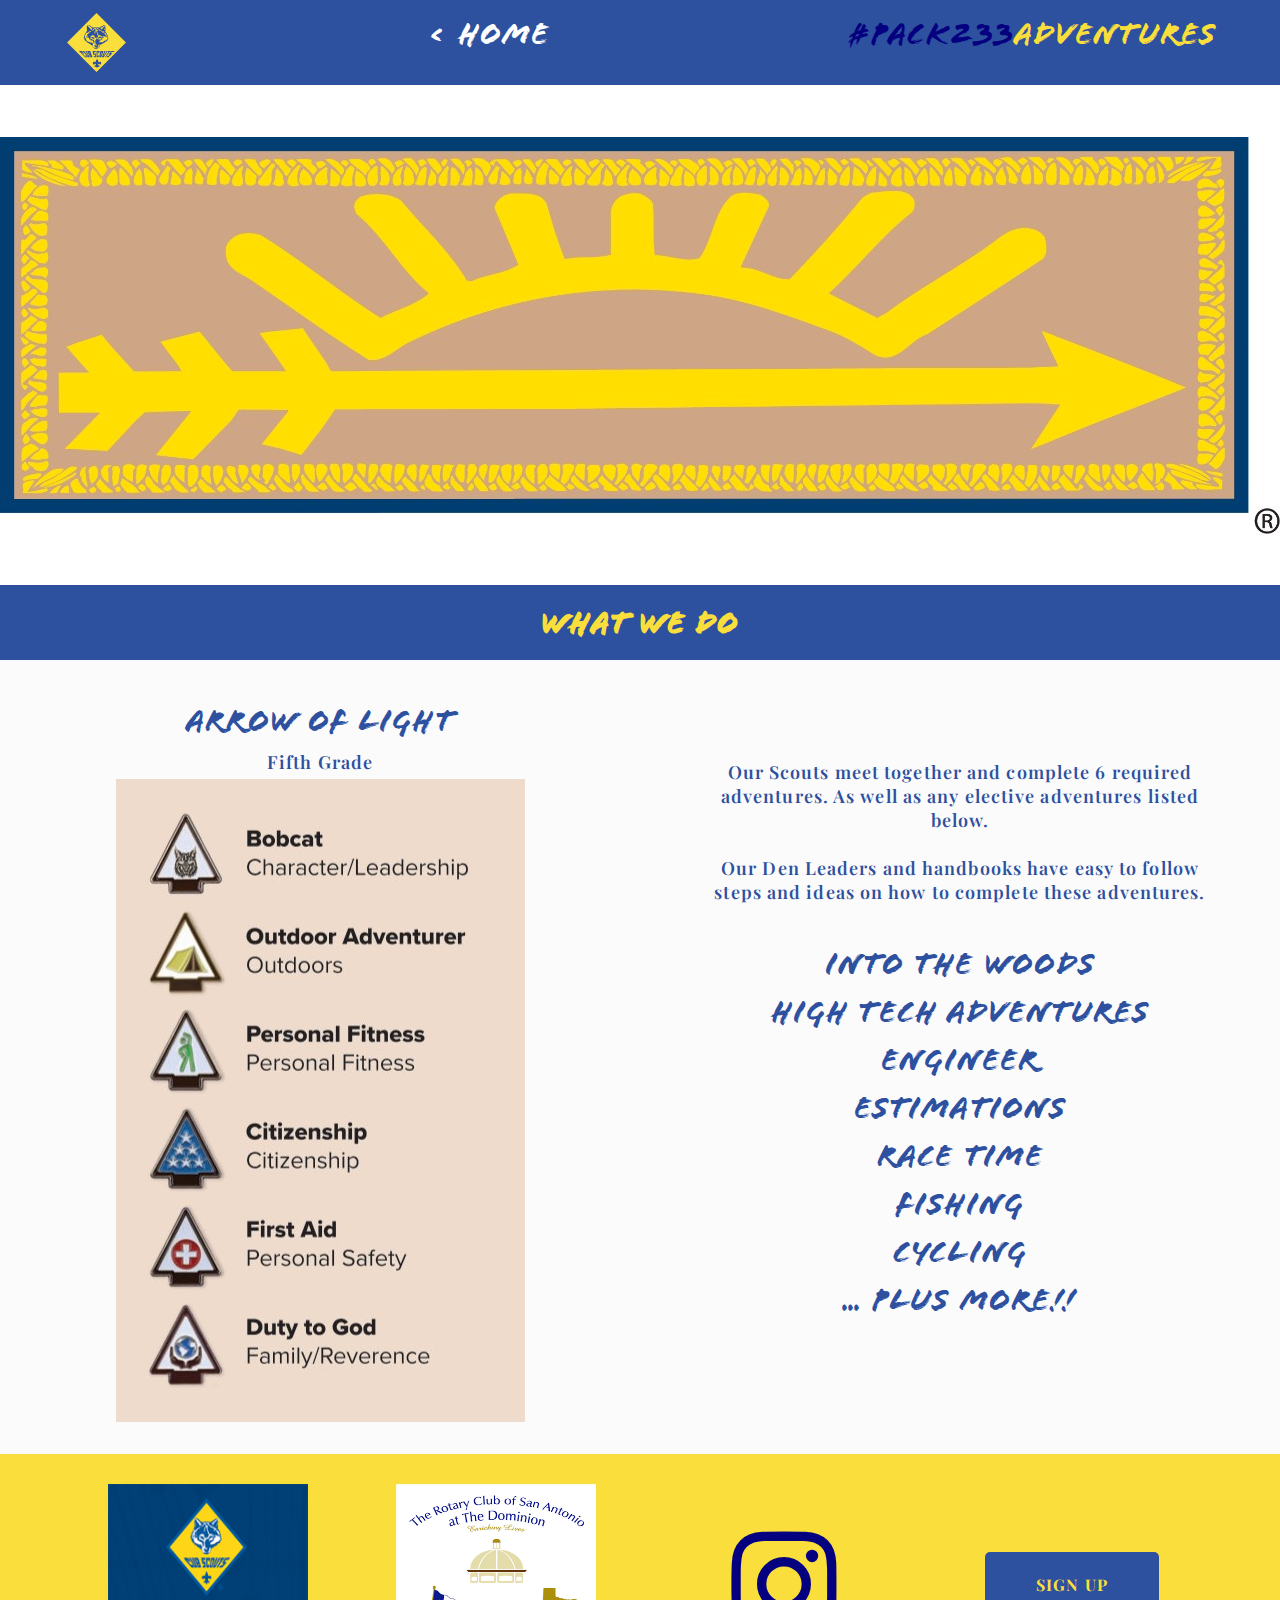
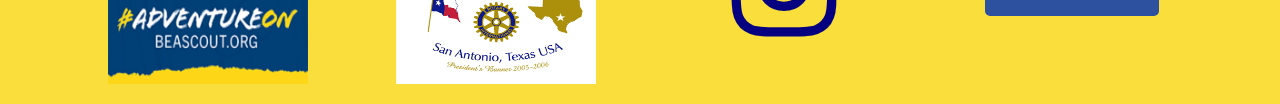
==== arrow-of-light.html @ ce979121 "addling IG link to hash tag in header" ====
<html>
    <head>
        <meta name="viewport" content="width=device-width, initial-scale=1.0">
        <meta charset="utf-8">
        <title> AOL | Pack 233</title>
        <link rel="icon" type="image/x-icon" href="favicon.ico">
        <link rel="stylesheet" href="https://cdnjs.cloudflare.com/ajax/libs/font-awesome/5.15.3/css/all.min.css">
        <link rel="stylesheet" href="styles.css">
    </head>
    <body>   
        <div class="headerContainer">
            <div class="headerContent">
                <img class="headerLogo" src="./images/cub-scouts.svg" height="50" width="50"/>
                <p class="hash"><a target="_self" style="color: #ffffff !important;" href="index.html">< Home</a></p>
                <p class="hash mobileHeaderHash"><a target="_blank" href="https://www.instagram.com/cubscoutspack233/">#PACK233<span>ADVENTURES</span></a></p>
            </div>
        </div>
        <section class="heroContainer">
             <div class="heroContent">
                <div class="col aolHeroBG"></div>
                
            </div>
        </section>
        <aside class="asideContainer">
            <h2 class="text-center flex-col">What we do</h2>
                <div class="asideContent">
                    
                    <div class="col2 text-center">   
                        <h2 class="hash">Arrow Of Light</h2>
                        <p>Fifth Grade</p>
                        <img class="rankBadgeImg" src="./images/ranks/AOL-badges.jpg"/>
                    </div>
                    
                    <div class="col2 text-center">
                        <p style=="font-size: 18px;">Our Scouts meet together and complete 6 required adventures. As well as any elective adventures listed below. 
                        <br/>
                        <br/>
                        Our Den Leaders and handbooks have easy to follow steps and ideas on how to complete these adventures. </p>
                        <div class="">
                            <ul class="denListContainer" style="font-weight: 700px">
                                <li class="hash">Into the Woods</li>
                                <li class="hash">High Tech Adventures</li>
                                <li class="hash">Engineer</li>
                                <li class="hash">Estimations</li>
                                <li class="hash">Race Time</li>
                                <li class="hash">Fishing</li>
                                <li class="hash">Cycling</li>
                                <li class="hash">... Plus More!!</li>
                            </ul>
                    </div>
                    </div>
                </div>
        </aside>
        <footer class="footerContainer">
            <div class="footerContent">
                <div class="footerCol"><img src="./images/new_logo_footer.png" height="200px" width="200px"/></div>
                <div class="footerCol"><a href="https://portal.clubrunner.ca/3077/page/how-we-help" target="_blank" ><img src="./images/rotaryclublogo.png" height="200px" width="200px"/></a></div>

                <div class="footerCol"><a target="_blank" href="https://www.instagram.com/cubscoutspack233/"><span class="fab fa-instagram"/></a>
                </div>
                <div class="footerCol">
                    <a class="footerButton" href="https://my.scouting.org/online-registration/d24417ab-6758-4525-a1d3-5074b0b7e87c/applicant-type" target="_blank">Sign Up</a>
                </div>
            </div>
        </footer> 
    </body>
</html>
---- styles.css ----
/* Place your CSS styles in this file */
@font-face {
font-family: pack233Font;
src: url('PlayfairDisplay-VariableFont_wght.ttf');
}
@font-face{
font-family: hashFont;
src: url('Flood.otf');
}
body{
color: #2d509f;    
font-family: pack233Font;
background-color: #cecece15;
letter-spacing: 1.1px;
margin: 0px;

}
a{
text-decoration: none;
color: #05007f;
}
a:hover{
text-decoration: none;
}
.headerContainer{
position: fixed;
top: 0px;
display: flex;
background-color: #2d509f;
width: 100%;
height: 85px;
color: #ffffff;
z-index: 1;
}
.headerContent{
display: flex;
justify-content: space-between;
color: #ffffff;
font-size: 16px;
font-weight: 600;
width: 90%;
margin: auto;
max-width: 1400px;
}
.headerLogo{
height:65px;
width: 65px;
}
.hash{
font-family: hashFont !important;
font-size: 32px;
font-weight: 500;
}
.hash span{
color: #fadf3c;
}
/* hero sections */
.heroContainer{
margin: 85px auto 0px;
color: #2d509f;
width: 100%;
flex-direction: column;
justify-content: center;
}
.heroContent{
width: 100%;
display: flex;
flex-direction: row;
height: 500px;
margin: auto;
}
.heroButton{
border: 2px solid #2d509f;
height: 40px;
border-radius: 5px;
padding: 10px;
width: 150px;
color: #2d509f;
text-transform: uppercase;
align-content: center;
font-weight: 700;
margin-top: 10px;
}
.heroButton:hover{
background-color: #fadf3c;
}
.heroBG{
background-image: url('./images/7118_R_33451_01_0057-photo-CSBC-1.JPG');
background-position: center center;
background-repeat: no-repeat;
background-size: cover;
}
.lionHeroBG{
background-image: url('./images/ranks/Lion.jpg');
background-position: center center;
background-repeat: no-repeat;
background-color: #ffffff;
}
.tigerHeroBG{
background-image: url('./images/ranks/Tiger.jpg');
background-position: center center;
background-repeat: no-repeat;
background-color: #ffffff;
background-size: 20%;

}
.wolfHeroBG{
background-image: url('./images/ranks/Wolf.jpg');
background-position: center center;
background-repeat: no-repeat;
background-color: #ffffff;
background-size: 20%;

}
.bearHeroBG{
background-image: url('./images/ranks/CS_bear-insignia-CSBC.jpg');
background-position: center center;
background-repeat: no-repeat;
background-color: #ffffff;
background-size: 30%;

}
.webelosHeroBG{
background-image: url('./images/ranks/webelo.jpg');
background-position: center center;
background-repeat: no-repeat;
background-color: #ffffff;
background-size: 20%;

}
.aolHeroBG{
background-image: url('./images/ranks/AOL.jpeg');
background-position: center center;
background-repeat: no-repeat;
background-color: #ffffff;
}
.wolfHeroBG{
background-image: url('./images/ranks/Wolf.jpg');
background-position: center center;
background-repeat: no-repeat;
background-color: #ffffff;
}
.card{
width: 100%;
max-width: 500px;
border-radius: 6px;
}
.wwaBG{
background-image: url('./images/image1.jpg');
background-position: center center;
background-repeat: no-repeat;
background-size: cover;
border-radius: 6px;
}
.ffsBG{
background-image: url('./images/image0.jpg');
background-position: center center;
background-repeat: no-repeat;
background-size: cover;
border-radius: 6px;
}
.col{
flex-direction: column;
width: 100%; 
}
.col1{
flex-direction: column;
width: 50%;  
}
.col1 img{
height: 100%;
object-fit: contain;
}
.max-col-w-400{
max-width: 400px;
height: 375px;
margin: auto;
align-content: center;

}
.col2{
align-content: center;
flex-direction: column;
width: 50%;
max-width: 500px;
margin: auto;
}
.col3{
    align-content: center;
    flex-direction: column;
    width: 33%;
    max-width: 400px;
    margin: auto;
    }
/* content sections (aside) */
.asideContainer{
width: 100%;
margin: auto;
justify-content: center;

}
.asideContent{
display: flex;
max-width: 1400px;
width: 100%;
margin: auto;
flex-direction: row;
padding: 2.5% 0px;
}

.flex-col {
font-family: hashFont;
display: flex;
flex-direction: column;
width: 100%;
background-color: #2d509f;
color: #fadf3c;
height: 75px;
justify-content: center;
margin: 0px;
}
.flex-row {
font-family: hashFont;
display: flex;
flex-direction: row;
width: 100%;
background-color: #2d509f;
color: #fadf3c;
height: 60px;
justify-content: space-between;
margin: 0px;
}
.derbyBG{
background-image: url('./images/lego derby.jpg');
background-position: center center;
background-repeat: no-repeat;
background-size: cover;
height: 350px;
}
.friedrichBG{
background-image: url('./images/freidreichBG.jpg');
background-position: center center;
background-repeat: no-repeat;
background-size: cover;
border-radius: 6px;
}
.lseBG{
background-image: url('./images/LSEelem.jpg');
background-position: center center;
background-repeat: no-repeat;
background-size: cover;
border-radius: 6px;
}
.aueBG{
background-image: url('./images/aueElem.jpg');
background-position: center center;
background-repeat: no-repeat;
background-size: cover;
border-radius: 6px;
}
.mcandBG{
background-image: url('./images/mcand-elem.jpg');
background-position: center center;
background-repeat: no-repeat;
background-size: cover;
border-radius: 6px;
}
.ellisonBG{
background-image: url('./images/ellison-elem.jpg');
background-position: center center;
background-repeat: no-repeat;
background-size: cover;
border-radius: 6px;
}
.rainGutterBG{
background-image: url('./images/raingutter_regatta_bsa.jpg');
background-position: center center;
background-repeat: no-repeat;
background-size: cover;
height: 350px;  
}
.overlay  {
background-color: #00000080;
width: 80%;
margin: auto;
color: white;
text-align: center;
padding: 1% 0px;
}
.titleBG{
background-color: #05007f;
color: #fadf3c;
padding: 10px;
position: absolute;
}
/* den list */
.denListContainer ul{

}
ul {
padding: 20px;
}
li{
list-style: none;
font-weight: bold;
padding: 5px 0px;

}
/* footer */
.footerContainer{
width: 100%;
height: 250px;
background-color: #fadf3c;
}
.footerContent{
display: flex;
flex-direction: row;
max-width: 1400px;
width: 90%;
margin: auto;
padding-top: 30px;
}
.footerCol{
flex-direction: column;
width: 25%;
display: flex;
margin: auto;
justify-content: center;
align-items: center;
}
.footerButton{
border: 2px solid #2d509f;
height: 40px;
border-radius: 5px;
align-content: center;
padding: 10px;
color: #fadf3c;
width: 150px;
text-align: center;
background-color: #2d509f;
text-transform: uppercase;
font-weight: 700;
}
.footerButton:hover{
background-color: #fadf3c;
color: #2d509f;
}

/* globals */
.text-center{
text-align: center;
}
.background-yellow{
background-color: #fadf3c25;
}
h1, h2, h3{
font-weight: 600;
}
h1{
font-size: 2.5em;
margin: 10px auto;
}
h2{
font-size: 2.0em;
margin: 10px 0px;
}
h3{
font-size: 1.35em;
}
p{
font-weight: 600;
margin-top: 5px;
margin-bottom: 5px;
font-size: 18px;
}
.p-top{
padding-top: 1%;
}
.j-content-c{
justify-content: center;
}
.j-content-dynamic{
    justify-content: space-around;
}
.m-auto{
margin: auto;
}
.d-block{
display: block;
}
.d-contents{
display: contents;
}



/* Mobile rendering */

@media (max-width: 800px) { 
.hash{
    font-size: 22px;
}
.mobileHeaderHash{
position: fixed;
top: 45px;
left: 110px;
font-size: 16px;
}
.headerContainer{
flex-direction: column;
}
.heroContent{
flex-direction: row;
height: 460px
}

.footerContent{
flex-direction: column;
height: 90%;
}
.heroButton{
width: 140px;
margin-top: 25px
}
.footerContainer{
height: 650px;
}
.mobileHelp{
position: relative;
bottom: 15px;
}
.asideContent{
flex-direction: column;
row-gap: 20px
}
.rankBadgeImg{
width: 90%
}
.overlay{
width: 90%;
}
.lseBG, .ellisonBG, .ffsBG, .wwaBG, .mcandBG, .aueBG, .friedrichBG {
height: 185px;
width: 90%;
}
.tigerHeroBG, .bearHeroBG, .wolfHeroBG, .webelosHeroBG, .lionHeroBG, .aolHeroBG {
background-size: 80%;
}
.j-content-dynamic{
    display: grid;
    justify-content: center;
}
.col1{
    margin: auto;
    width: 90%;
}
.col2{
    margin:0px auto;
    width: 90%;
    padding: 0px 0px;
}
.col3{
    margin:0px auto;
    width: 90%;
    padding: 0px 0px;
}
.footerCol{
    width: 90%;
    margin: auto;
}
.d-block{
    display: none;
}
.d-contents{
display: none;
}
h1{
font-size: 2.0em;
margin: 10px auto;
}
h2{
    font-size: 1.55em;
    margin: 10px 0px;
}
}

/* font awsome customizations*/

.fa-paper-plane::before {
font-size: 15px;
position: relative;
top: -5px;
left: 5px;
}

.fa-map-pin::before {
font-size: 17px;
position: relative;
top: 0px;
left: -10px;
}
.fa-instagram{
    font-size: 120px;
    color: #05007f;

}

/* Insta CSS  */
.xwxc41k {
    display: none !important;
}
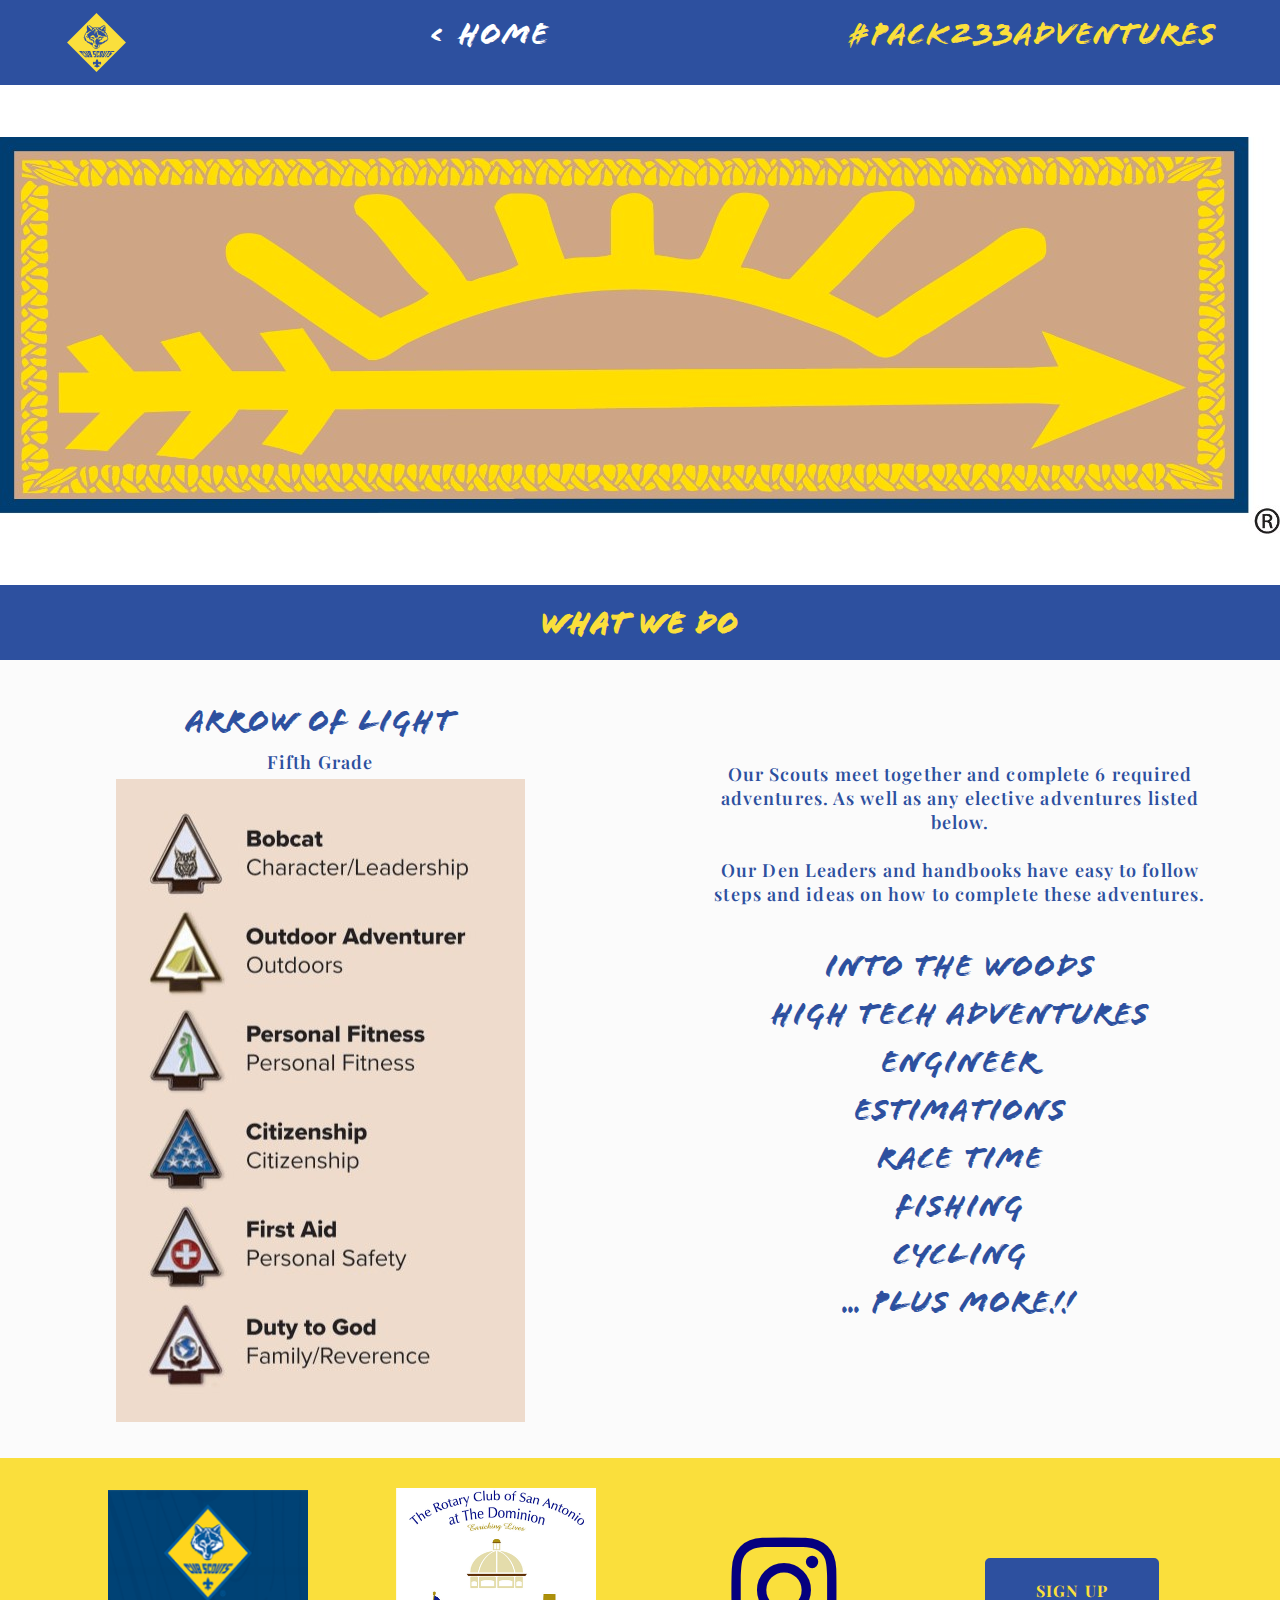
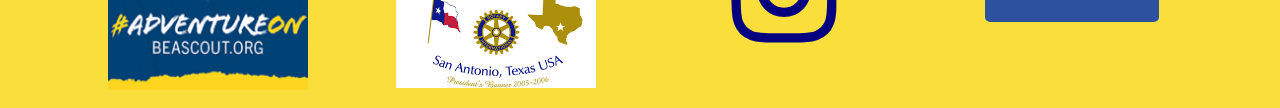
==== commit 33f7bb00: "changes from lighthouse suggestions" ====
--- a/arrow-of-light.html
+++ b/arrow-of-light.html
@@ -1,7 +1,10 @@
-<html>
+<!DOCTYPE html>
+<html lang="en">
     <head>
         <meta name="viewport" content="width=device-width, initial-scale=1.0">
         <meta charset="utf-8">
+        <meta name="description" content="Learn about the Arrow Of Light program at Cub Scouts Pack 233! Designed for 5th Graders, this section introduces young scouts to the values of scouting through fun activities and engaging experiences. Discover how our Arrow Of Light program builds a foundation for lifelong skills and friendships.">
+
         <title> AOL | Pack 233</title>
         <link rel="icon" type="image/x-icon" href="favicon.ico">
         <link rel="stylesheet" href="https://cdnjs.cloudflare.com/ajax/libs/font-awesome/5.15.3/css/all.min.css">
@@ -10,9 +13,9 @@
     <body>   
         <div class="headerContainer">
             <div class="headerContent">
-                <img class="headerLogo" src="./images/cub-scouts.svg" height="50" width="50"/>
-                <p class="hash"><a target="_self" style="color: #ffffff !important;" href="index.html">< Home</a></p>
-                <p class="hash mobileHeaderHash"><a target="_blank" href="https://www.instagram.com/cubscoutspack233/">#PACK233<span>ADVENTURES</span></a></p>
+                <img class="headerLogo " alt="CubScouts logo" src="./images/cub-scouts.svg" height="50" width="50"/>
+                <p class="hash"><a target="_self" aria-label="Back to Home Page" style="color: #ffffff !important;" href="index.html">< Home</a></p>
+                <p class="hash mobileHeaderHash"><a aria-label="Click to visit our Instagram page" target="_blank" href="https://www.instagram.com/cubscoutspack233/"><span>#PACK233ADVENTURES</span></a></p>
             </div>
         </div>
         <section class="heroContainer">
@@ -28,7 +31,7 @@
                     <div class="col2 text-center">   
                         <h2 class="hash">Arrow Of Light</h2>
                         <p>Fifth Grade</p>
-                        <img class="rankBadgeImg" src="./images/ranks/AOL-badges.jpg"/>
+                        <img class="rankBadgeImg" alt="Arrow of Light Rank Patch" src="./images/ranks/AOL-badges.jpg"/>
                     </div>
                     
                     <div class="col2 text-center">
@@ -53,10 +56,10 @@
         </aside>
         <footer class="footerContainer">
             <div class="footerContent">
-                <div class="footerCol"><img src="./images/new_logo_footer.png" height="200px" width="200px"/></div>
-                <div class="footerCol"><a href="https://portal.clubrunner.ca/3077/page/how-we-help" target="_blank" ><img src="./images/rotaryclublogo.png" height="200px" width="200px"/></a></div>
+                <div class="footerCol"><img alt="CubScout Adventure Logo" src="./images/new_logo_footer.png" height="200px" width="200px"/></div>
+                <div class="footerCol"><a aria-label="Click to visit Rotary Club at the Dominions Page" href="https://portal.clubrunner.ca/3077/page/how-we-help" target="_blank" ><img alt="Dominion Rotarty Club logo" src="./images/rotaryclublogo.png" height="200px" width="200px"/></a></div>
 
-                <div class="footerCol"><a target="_blank" href="https://www.instagram.com/cubscoutspack233/"><span class="fab fa-instagram"/></a>
+                <div class="footerCol"><a aria-label="Click to visit our Instagram Page" target="_blank" href="https://www.instagram.com/cubscoutspack233/"><span class="fab fa-instagram"/></a>
                 </div>
                 <div class="footerCol">
                     <a class="footerButton" href="https://my.scouting.org/online-registration/d24417ab-6758-4525-a1d3-5074b0b7e87c/applicant-type" target="_blank">Sign Up</a>
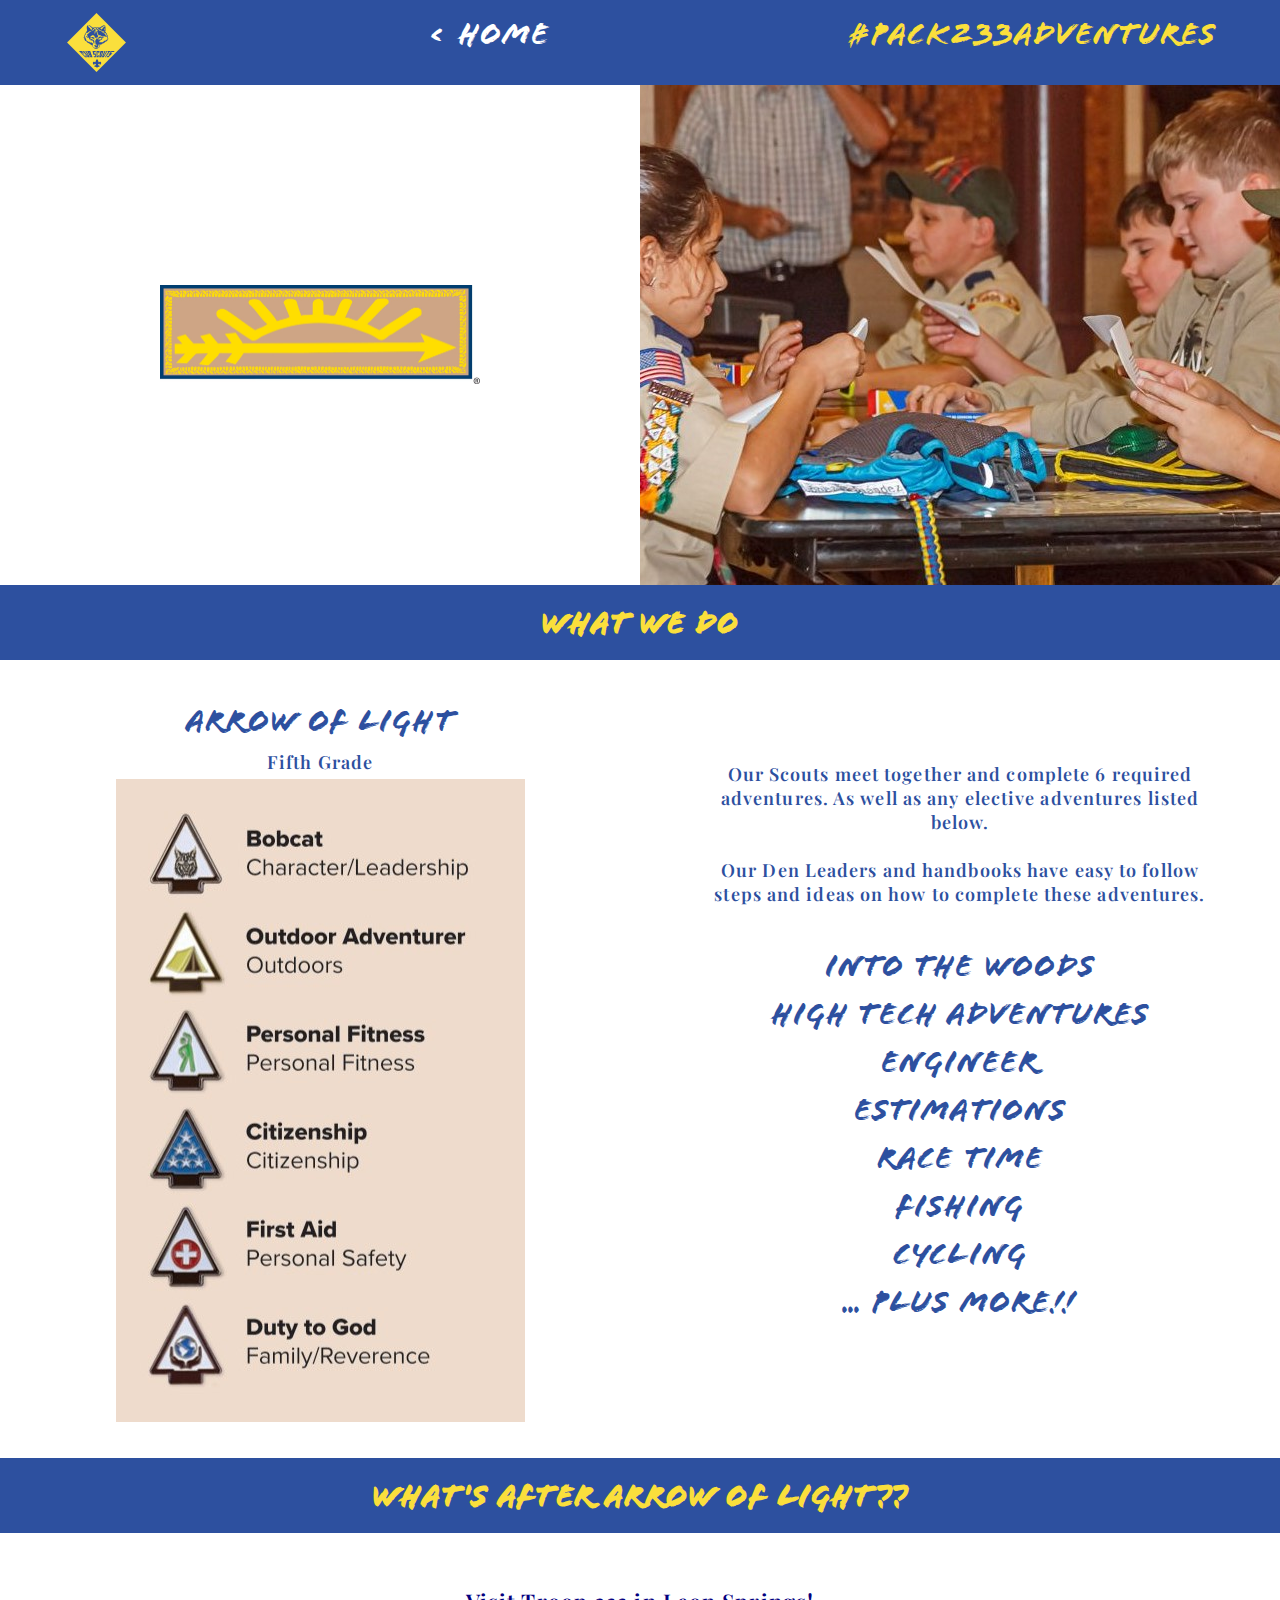
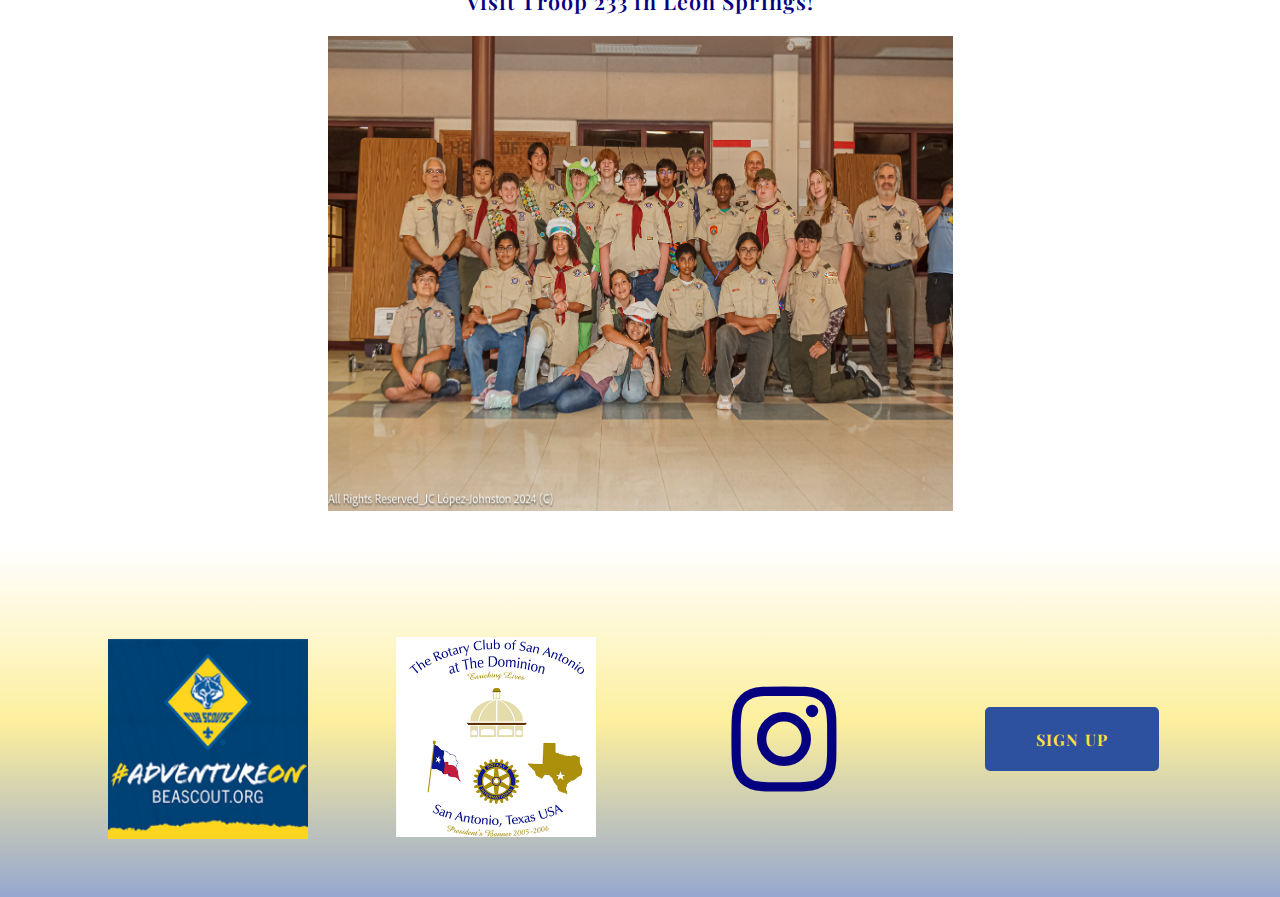
==== commit 2d1c91f3: "AOL page adjustments, added link to Troop, new hero photo" ====
--- a/arrow-of-light.html
+++ b/arrow-of-light.html
@@ -5,7 +5,7 @@
         <meta charset="utf-8">
         <meta name="description" content="Learn about the Arrow Of Light program at Cub Scouts Pack 233! Designed for 5th Graders, this section introduces young scouts to the values of scouting through fun activities and engaging experiences. Discover how our Arrow Of Light program builds a foundation for lifelong skills and friendships.">
 
-        <title> AOL | Pack 233</title>
+        <title> AOL | Pack 233, Leon Springs, TX</title>
         <link rel="icon" type="image/x-icon" href="favicon.ico">
         <link rel="stylesheet" href="https://cdnjs.cloudflare.com/ajax/libs/font-awesome/5.15.3/css/all.min.css">
         <link rel="stylesheet" href="styles.css">
@@ -21,6 +21,7 @@
         <section class="heroContainer">
              <div class="heroContent">
                 <div class="col aolHeroBG"></div>
+                <div class="col aolInActionPic"></div>
                 
             </div>
         </section>
@@ -54,6 +55,16 @@
                     </div>
                 </div>
         </aside>
+        <aside class="asideContainer">
+            <h2 class="text-center flex-col">What's After Arrow of Light??</h2>
+            
+                <div class="asideContent" style="text-align: center; flex-direction: column !important; margin: auto;"> 
+                    <a href="https://www.troopwebhost.org/Troop233LeonSprings/Index.htm" target="_blank">
+                        <h3>Visit Troop 233 in Leon Springs! </h3>  
+                        <img style="margin: auto" height="475" width="625" src="images\troop-233\Dgt 422_2024 Cub Scout Pack 233_Carnival Parade_Leon Springs Elemen School_San Antonio_TX_2024_10_28_0059.JPG"/>
+                    </a>
+                </div>
+        </aside>
         <footer class="footerContainer">
             <div class="footerContent">
                 <div class="footerCol"><img alt="CubScout Adventure Logo" src="./images/new_logo_footer.png" height="200px" width="200px"/></div>
--- a/styles.css
+++ b/styles.css
@@ -10,7 +10,7 @@
 body{
 color: #2d509f;    
 font-family: pack233Font;
-background-color: #cecece15;
+background-color: #ffffff;
 letter-spacing: 1.1px;
 margin: 0px;
 
@@ -90,6 +90,12 @@
 background-repeat: no-repeat;
 background-size: cover;
 }
+.kidsBG{
+background-image: url('./images/pack233.png');
+background-position: center center;
+background-repeat: no-repeat;
+background-size: cover;
+}
 .lionHeroBG{
 background-image: url('./images/ranks/Lion.jpg');
 background-position: center center;
@@ -131,6 +137,14 @@
 .aolHeroBG{
 background-image: url('./images/ranks/AOL.jpeg');
 background-position: center center;
+background-repeat: no-repeat;
+background-color: #ffffff;
+background-size: 50%;
+}
+.aolInActionPic{
+background-image: url('./images/Pack Meeting/Dgt 424_2024 Miranda Alegria_Cub Scout Pack 233_November Award Ceremony_San Antonio_TX_2024_11_18_0005.JPG');
+background-position: top center;
+object-fit: contain;
 background-repeat: no-repeat;
 background-color: #ffffff;
 }
@@ -173,11 +187,17 @@
 }
 .max-col-w-400{
 max-width: 400px;
-height: 375px;
+height: 325px;
 margin: auto;
 align-content: center;
-
-}
+}
+.max-col-w-300{
+    max-width: 300px;
+    height: 275px;
+    margin: auto;
+    align-content: center;
+}
+
 .col2{
 align-content: center;
 flex-direction: column;
@@ -189,9 +209,16 @@
     align-content: center;
     flex-direction: column;
     width: 33%;
+    max-width: 300px;
+    margin: auto;
+    }
+.col4{
+    align-content: center;
+    flex-direction: column;
+    width: 25%;
     max-width: 400px;
     margin: auto;
-    }
+}
 /* content sections (aside) */
 .asideContainer{
 width: 100%;
@@ -235,7 +262,7 @@
 background-position: center center;
 background-repeat: no-repeat;
 background-size: cover;
-height: 350px;
+border-radius: 6px;
 }
 .friedrichBG{
 background-image: url('./images/freidreichBG.jpg');
@@ -251,6 +278,13 @@
 background-size: cover;
 border-radius: 6px;
 }
+.hikeBG{
+    background-image: url('./images/hike-1-1-2025.jpeg');
+    background-position: center center;
+    background-repeat: no-repeat;
+    background-size: cover;
+    border-radius: 6px;
+    }
 .aueBG{
 background-image: url('./images/aueElem.jpg');
 background-position: center center;
@@ -288,14 +322,14 @@
 padding: 1% 0px;
 }
 .titleBG{
-background-color: #05007f;
+background-color: #05007f70;
 color: #fadf3c;
 padding: 10px;
 position: absolute;
 }
 /* den list */
-.denListContainer ul{
-
+.denListContainer {
+    justify-content: stretch;
 }
 ul {
 padding: 20px;
@@ -309,8 +343,8 @@
 /* footer */
 .footerContainer{
 width: 100%;
-height: 250px;
-background-color: #fadf3c;
+height: 350px;
+background: linear-gradient(#ffffff, #fadf3c80, #2d509f80);
 }
 .footerContent{
 display: flex;
@@ -318,7 +352,7 @@
 max-width: 1400px;
 width: 90%;
 margin: auto;
-padding-top: 30px;
+padding-top: 90px;
 }
 .footerCol{
 flex-direction: column;
@@ -440,12 +474,13 @@
 width: 90%;
 }
 .lseBG, .ellisonBG, .ffsBG, .wwaBG, .mcandBG, .aueBG, .friedrichBG {
-height: 185px;
+height: 235px;
 width: 90%;
 }
 .tigerHeroBG, .bearHeroBG, .wolfHeroBG, .webelosHeroBG, .lionHeroBG, .aolHeroBG {
 background-size: 80%;
 }
+
 .j-content-dynamic{
     display: grid;
     justify-content: center;
@@ -460,6 +495,11 @@
     padding: 0px 0px;
 }
 .col3{
+    margin:0px auto;
+    width: 90%;
+    padding: 0px 0px;
+}
+.col4{
     margin:0px auto;
     width: 90%;
     padding: 0px 0px;
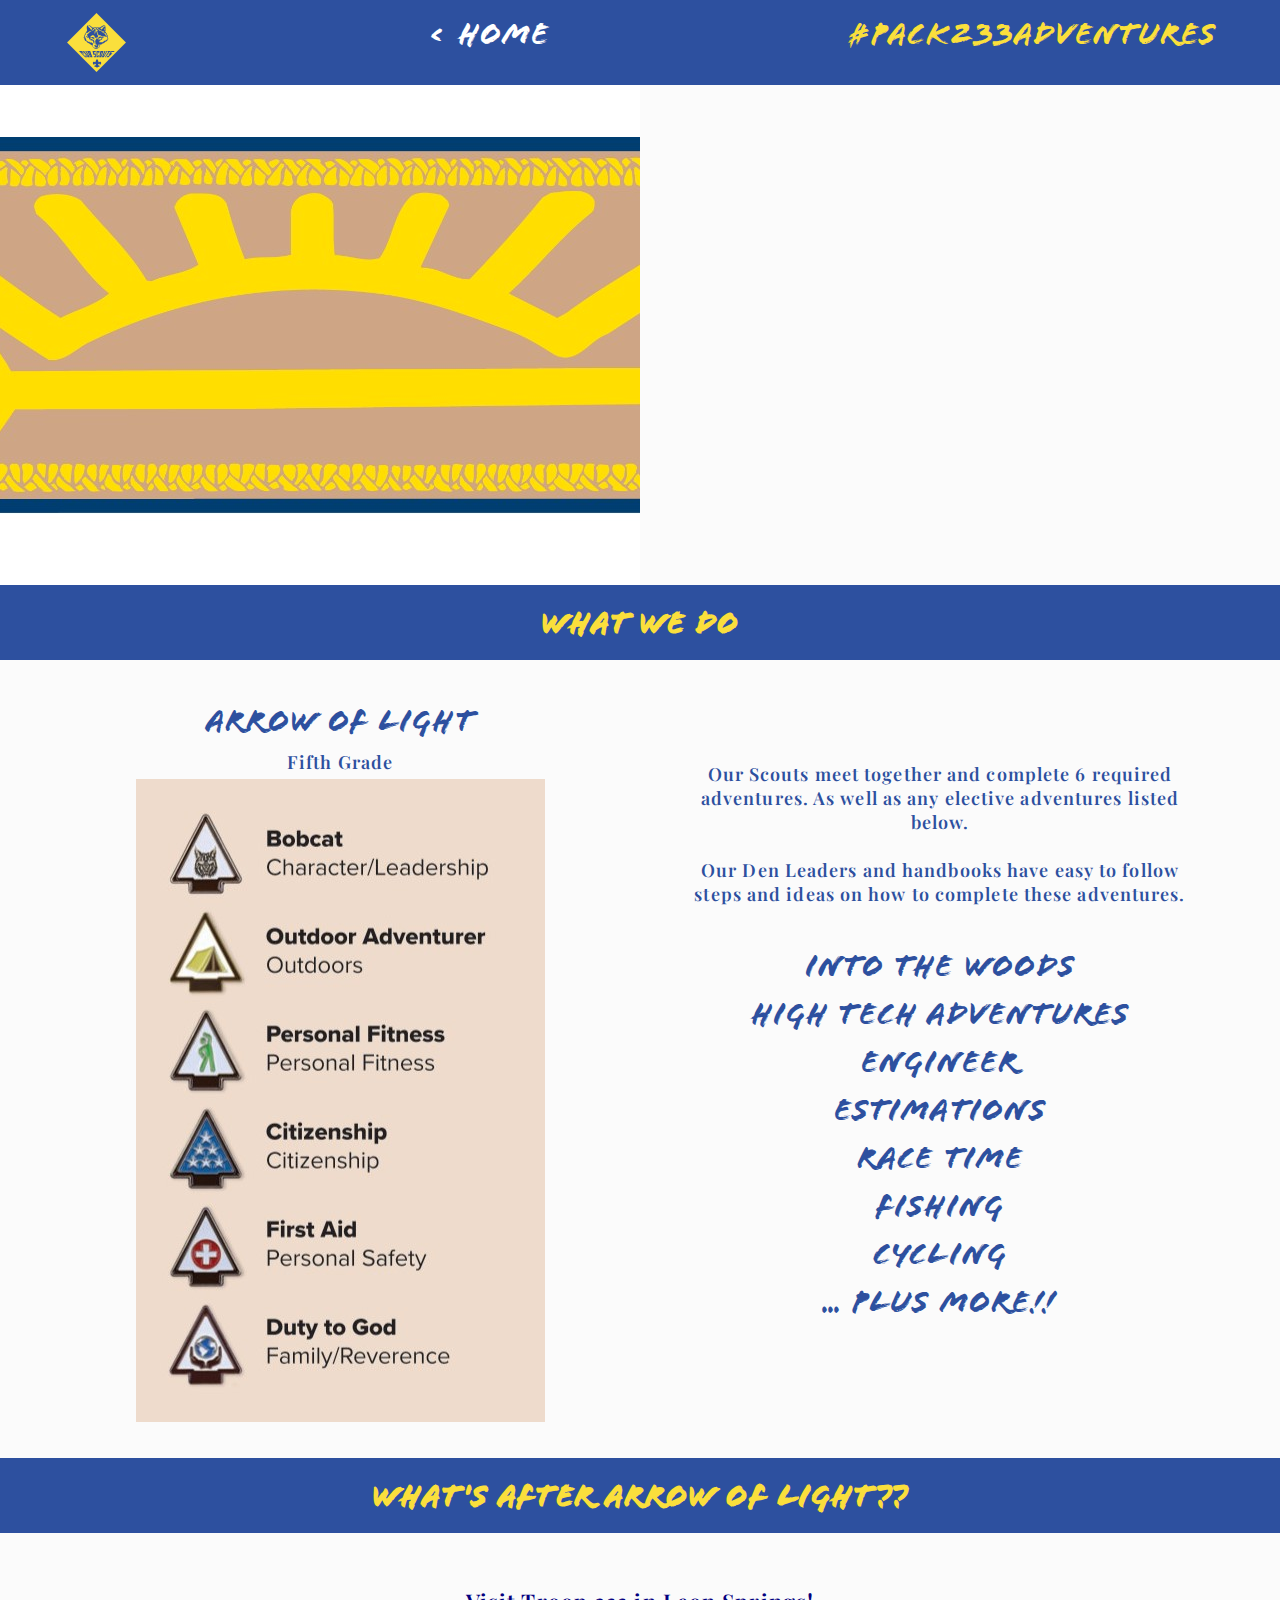
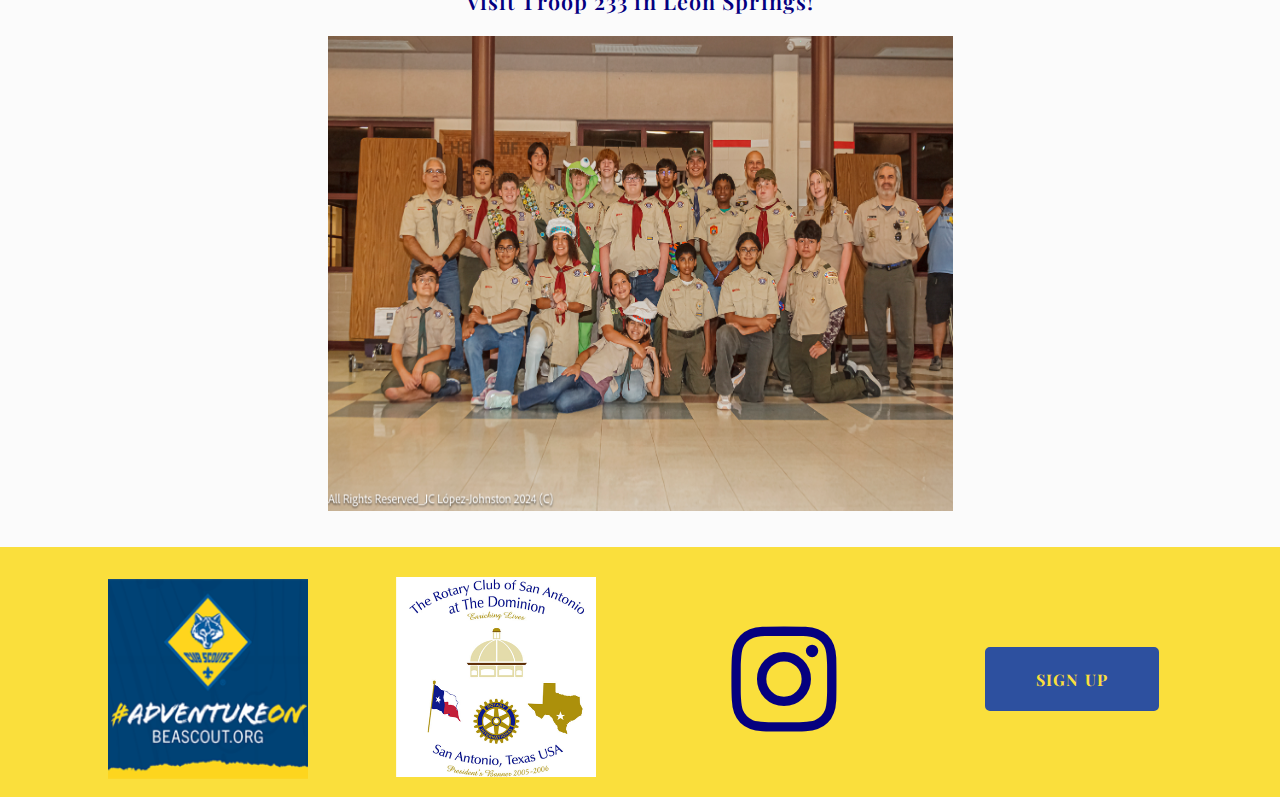
==== commit 60285ba3: "troop photo mobile adjustments" ====
--- a/arrow-of-light.html
+++ b/arrow-of-light.html
@@ -61,7 +61,7 @@
                 <div class="asideContent" style="text-align: center; flex-direction: column !important; margin: auto;"> 
                     <a href="https://www.troopwebhost.org/Troop233LeonSprings/Index.htm" target="_blank">
                         <h3>Visit Troop 233 in Leon Springs! </h3>  
-                        <img style="margin: auto" height="475" width="625" src="images\troop-233\Dgt 422_2024 Cub Scout Pack 233_Carnival Parade_Leon Springs Elemen School_San Antonio_TX_2024_10_28_0059.JPG"/>
+                        <img style="margin: auto" class="troopPhoto" height="475" width="625" src="./images/troop-233/Dgt 422_2024 Cub Scout Pack 233_Carnival Parade_Leon Springs Elemen School_San Antonio_TX_2024_10_28_0059.JPG"/>
                     </a>
                 </div>
         </aside>
--- a/styles.css
+++ b/styles.css
@@ -10,7 +10,7 @@
 body{
 color: #2d509f;    
 font-family: pack233Font;
-background-color: #ffffff;
+background-color: #cecece15;
 letter-spacing: 1.1px;
 margin: 0px;
 
@@ -40,7 +40,7 @@
 font-weight: 600;
 width: 90%;
 margin: auto;
-max-width: 1400px;
+max-width: 1200px;
 }
 .headerLogo{
 height:65px;
@@ -90,12 +90,6 @@
 background-repeat: no-repeat;
 background-size: cover;
 }
-.kidsBG{
-background-image: url('./images/pack233.png');
-background-position: center center;
-background-repeat: no-repeat;
-background-size: cover;
-}
 .lionHeroBG{
 background-image: url('./images/ranks/Lion.jpg');
 background-position: center center;
@@ -139,14 +133,6 @@
 background-position: center center;
 background-repeat: no-repeat;
 background-color: #ffffff;
-background-size: 50%;
-}
-.aolInActionPic{
-background-image: url('./images/Pack Meeting/Dgt 424_2024 Miranda Alegria_Cub Scout Pack 233_November Award Ceremony_San Antonio_TX_2024_11_18_0005.JPG');
-background-position: top center;
-object-fit: contain;
-background-repeat: no-repeat;
-background-color: #ffffff;
 }
 .wolfHeroBG{
 background-image: url('./images/ranks/Wolf.jpg');
@@ -164,14 +150,18 @@
 background-position: center center;
 background-repeat: no-repeat;
 background-size: cover;
-border-radius: 6px;
+height: 325px;
+border-radius: 6px;
+width: 450px;
 }
 .ffsBG{
 background-image: url('./images/image0.jpg');
 background-position: center center;
 background-repeat: no-repeat;
 background-size: cover;
-border-radius: 6px;
+height: 325px;
+border-radius: 6px;
+width: 450px;
 }
 .col{
 flex-direction: column;
@@ -185,19 +175,13 @@
 height: 100%;
 object-fit: contain;
 }
-.max-col-w-400{
-max-width: 400px;
-height: 325px;
+.max-col-w-500{
+max-width: 500px;
+height: 375px;
 margin: auto;
 align-content: center;
-}
-.max-col-w-300{
-    max-width: 300px;
-    height: 275px;
-    margin: auto;
-    align-content: center;
-}
-
+
+}
 .col2{
 align-content: center;
 flex-direction: column;
@@ -205,20 +189,6 @@
 max-width: 500px;
 margin: auto;
 }
-.col3{
-    align-content: center;
-    flex-direction: column;
-    width: 33%;
-    max-width: 300px;
-    margin: auto;
-    }
-.col4{
-    align-content: center;
-    flex-direction: column;
-    width: 25%;
-    max-width: 400px;
-    margin: auto;
-}
 /* content sections (aside) */
 .asideContainer{
 width: 100%;
@@ -228,7 +198,7 @@
 }
 .asideContent{
 display: flex;
-max-width: 1400px;
+max-width: 1200px;
 width: 100%;
 margin: auto;
 flex-direction: row;
@@ -262,49 +232,52 @@
 background-position: center center;
 background-repeat: no-repeat;
 background-size: cover;
-border-radius: 6px;
+height: 350px;
 }
 .friedrichBG{
 background-image: url('./images/freidreichBG.jpg');
 background-position: center center;
 background-repeat: no-repeat;
 background-size: cover;
-border-radius: 6px;
+height: 325px;
+border-radius: 6px;
+width: 450px;
 }
 .lseBG{
 background-image: url('./images/LSEelem.jpg');
 background-position: center center;
 background-repeat: no-repeat;
 background-size: cover;
-border-radius: 6px;
-}
-.hikeBG{
-    background-image: url('./images/hike-1-1-2025.jpeg');
-    background-position: center center;
-    background-repeat: no-repeat;
-    background-size: cover;
-    border-radius: 6px;
-    }
+height: 325px;
+border-radius: 6px;
+width: 450px;
+}
 .aueBG{
 background-image: url('./images/aueElem.jpg');
 background-position: center center;
 background-repeat: no-repeat;
 background-size: cover;
-border-radius: 6px;
+height: 325px;
+border-radius: 6px;
+width: 450px;
 }
 .mcandBG{
 background-image: url('./images/mcand-elem.jpg');
 background-position: center center;
 background-repeat: no-repeat;
 background-size: cover;
-border-radius: 6px;
+height: 325px;
+border-radius: 6px;
+width: 450px;
 }
 .ellisonBG{
 background-image: url('./images/ellison-elem.jpg');
 background-position: center center;
 background-repeat: no-repeat;
 background-size: cover;
-border-radius: 6px;
+height: 325px;
+border-radius: 6px;
+width: 450px;
 }
 .rainGutterBG{
 background-image: url('./images/raingutter_regatta_bsa.jpg');
@@ -322,14 +295,14 @@
 padding: 1% 0px;
 }
 .titleBG{
-background-color: #05007f70;
+background-color: #05007f;
 color: #fadf3c;
 padding: 10px;
 position: absolute;
 }
 /* den list */
-.denListContainer {
-    justify-content: stretch;
+.denListContainer ul{
+
 }
 ul {
 padding: 20px;
@@ -343,16 +316,16 @@
 /* footer */
 .footerContainer{
 width: 100%;
-height: 350px;
-background: linear-gradient(#ffffff, #fadf3c80, #2d509f80);
+height: 250px;
+background-color: #fadf3c;
 }
 .footerContent{
 display: flex;
 flex-direction: row;
-max-width: 1400px;
+max-width: 1200px;
 width: 90%;
 margin: auto;
-padding-top: 90px;
+padding-top: 30px;
 }
 .footerCol{
 flex-direction: column;
@@ -413,9 +386,6 @@
 .j-content-c{
 justify-content: center;
 }
-.j-content-dynamic{
-    justify-content: space-around;
-}
 .m-auto{
 margin: auto;
 }
@@ -427,12 +397,15 @@
 }
 
 
-
 /* Mobile rendering */
 
-@media (max-width: 800px) { 
+@media (max-width: 600px) { 
 .hash{
     font-size: 22px;
+}
+.troopPhoto{
+    width: 285px ;
+    height: 240px;
 }
 .mobileHeaderHash{
 position: fixed;
@@ -474,32 +447,18 @@
 width: 90%;
 }
 .lseBG, .ellisonBG, .ffsBG, .wwaBG, .mcandBG, .aueBG, .friedrichBG {
-height: 235px;
+height: 185px;
 width: 90%;
 }
 .tigerHeroBG, .bearHeroBG, .wolfHeroBG, .webelosHeroBG, .lionHeroBG, .aolHeroBG {
 background-size: 80%;
 }
 
-.j-content-dynamic{
-    display: grid;
-    justify-content: center;
-}
 .col1{
     margin: auto;
     width: 90%;
 }
 .col2{
-    margin:0px auto;
-    width: 90%;
-    padding: 0px 0px;
-}
-.col3{
-    margin:0px auto;
-    width: 90%;
-    padding: 0px 0px;
-}
-.col4{
     margin:0px auto;
     width: 90%;
     padding: 0px 0px;
@@ -543,9 +502,4 @@
     font-size: 120px;
     color: #05007f;
 
-}
-
-/* Insta CSS  */
-.xwxc41k {
-    display: none !important;
 }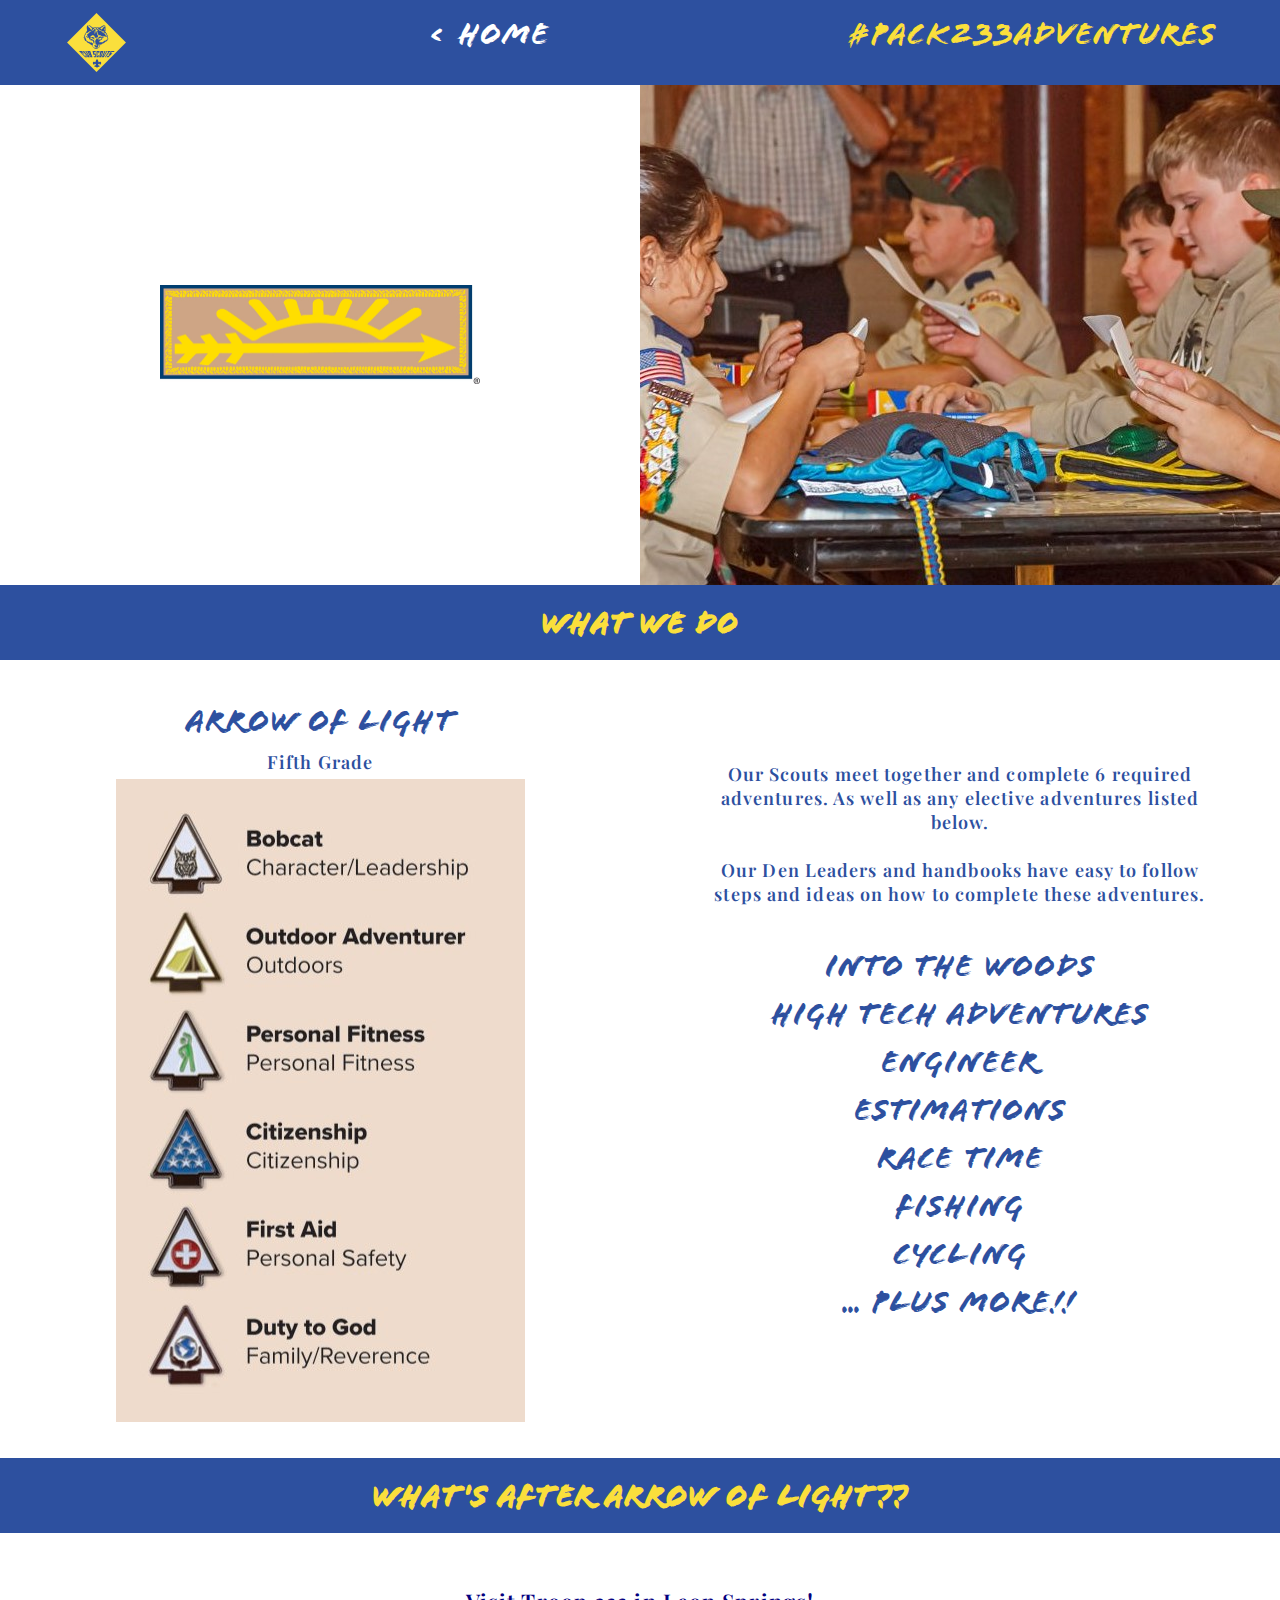
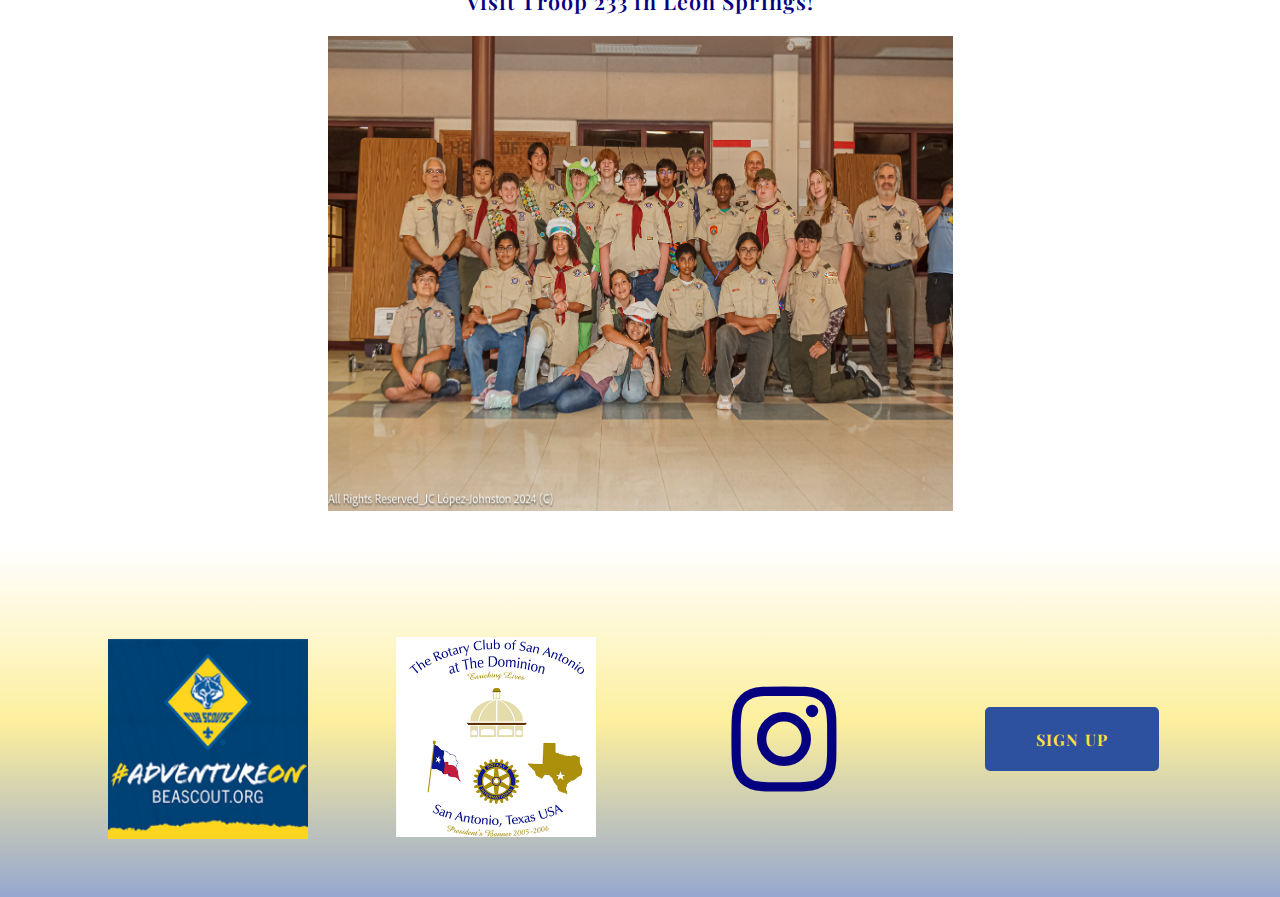
==== commit 6cf58ed7: "Revert "troop photo mobile adjustments"" ====
--- a/arrow-of-light.html
+++ b/arrow-of-light.html
@@ -61,7 +61,7 @@
                 <div class="asideContent" style="text-align: center; flex-direction: column !important; margin: auto;"> 
                     <a href="https://www.troopwebhost.org/Troop233LeonSprings/Index.htm" target="_blank">
                         <h3>Visit Troop 233 in Leon Springs! </h3>  
-                        <img style="margin: auto" class="troopPhoto" height="475" width="625" src="./images/troop-233/Dgt 422_2024 Cub Scout Pack 233_Carnival Parade_Leon Springs Elemen School_San Antonio_TX_2024_10_28_0059.JPG"/>
+                        <img style="margin: auto" height="475" width="625" src="./images/troop-233/Dgt 422_2024 Cub Scout Pack 233_Carnival Parade_Leon Springs Elemen School_San Antonio_TX_2024_10_28_0059.JPG"/>
                     </a>
                 </div>
         </aside>
--- a/styles.css
+++ b/styles.css
@@ -10,7 +10,7 @@
 body{
 color: #2d509f;    
 font-family: pack233Font;
-background-color: #cecece15;
+background-color: #ffffff;
 letter-spacing: 1.1px;
 margin: 0px;
 
@@ -40,7 +40,7 @@
 font-weight: 600;
 width: 90%;
 margin: auto;
-max-width: 1200px;
+max-width: 1400px;
 }
 .headerLogo{
 height:65px;
@@ -85,7 +85,13 @@
 background-color: #fadf3c;
 }
 .heroBG{
-background-image: url('./images/7118_R_33451_01_0057-photo-CSBC-1.JPG');
+background-image: url('./images/Halloween-meeting/Dgt 420_2024 Miranda Alegría_Cub Scout Pack 233_Crownridge Canyon Natural Area_San Antonio_TX_2024_10_06_0032 1.JPG');
+background-position: center center;
+background-repeat: no-repeat;
+background-size: cover;
+}
+.kidsBG{
+background-image: url('./images/pack233.png');
 background-position: center center;
 background-repeat: no-repeat;
 background-size: cover;
@@ -95,44 +101,82 @@
 background-position: center center;
 background-repeat: no-repeat;
 background-color: #ffffff;
+background-size: 50%;
+}
+.lionInActionPic{
+    background-image: url('./images/Pack Meeting/Dgt 419_2024 Miranda Alegría_Cub Scout Pack 233_Fall Award  Ceremony_San Antonio_TX2024_09_23_0011.JPG');
+    background-position: center;
+    background-repeat: no-repeat;
+    background-color: #ffffff;
 }
 .tigerHeroBG{
 background-image: url('./images/ranks/Tiger.jpg');
 background-position: center center;
 background-repeat: no-repeat;
 background-color: #ffffff;
-background-size: 20%;
-
+background-size: 40%;
+}
+.tigerInActionPic{
+    background-image: url('./images/Pack Meeting/Dgt 424_2024 Miranda Alegria_Cub Scout Pack 233_November Award Ceremony_San Antonio_TX_2024_11_18_0010.JPG');
+    background-position: center;
+    background-repeat: no-repeat;
+    background-color: #ffffff;
 }
 .wolfHeroBG{
 background-image: url('./images/ranks/Wolf.jpg');
 background-position: center center;
 background-repeat: no-repeat;
 background-color: #ffffff;
-background-size: 20%;
-
+background-size: 40%;
+}
+.wolfInActionPic{
+    background-image: url('./images/Pack Meeting/Dgt 419_2024 Miranda Alegría_Cub Scout Pack 233_Fall Award  Ceremony_San Antonio_TX2024_09_23_0022.webp');
+    background-position: center;
+    background-repeat: no-repeat;
+    background-color: #ffffff;
 }
 .bearHeroBG{
 background-image: url('./images/ranks/CS_bear-insignia-CSBC.jpg');
 background-position: center center;
 background-repeat: no-repeat;
 background-color: #ffffff;
-background-size: 30%;
-
+background-size: 40%;
+
+}
+.bearInActionPic{
+    background-image: url('./images/Pack Meeting/Dgt 419_2024 Miranda Alegría_Cub Scout Pack 233_Fall Award  Ceremony_San Antonio_TX2024_09_23_0024.JPG');
+    background-position: top;
+    background-repeat: no-repeat;
+    background-color: #ffffff;
 }
 .webelosHeroBG{
 background-image: url('./images/ranks/webelo.jpg');
 background-position: center center;
 background-repeat: no-repeat;
 background-color: #ffffff;
-background-size: 20%;
-
+background-size: 30%;
+
+}
+.webeloInActionPic{
+    background-image: url('./images/Pack Meeting/Dgt 424_2024 Miranda Alegria_Cub Scout Pack 233_November Award Ceremony_San Antonio_TX_2024_11_18_0015.JPG');
+    background-position: top center;
+    object-fit: contain;
+    background-repeat: no-repeat;
+    background-color: #ffffff;
 }
 .aolHeroBG{
 background-image: url('./images/ranks/AOL.jpeg');
 background-position: center center;
 background-repeat: no-repeat;
 background-color: #ffffff;
+background-size: 50%;
+}
+.aolInActionPic{
+background-image: url('./images/Pack Meeting/Dgt 424_2024 Miranda Alegria_Cub Scout Pack 233_November Award Ceremony_San Antonio_TX_2024_11_18_0005.JPG');
+background-position: top center;
+object-fit: contain;
+background-repeat: no-repeat;
+background-color: #ffffff;
 }
 .wolfHeroBG{
 background-image: url('./images/ranks/Wolf.jpg');
@@ -146,22 +190,18 @@
 border-radius: 6px;
 }
 .wwaBG{
-background-image: url('./images/image1.jpg');
-background-position: center center;
-background-repeat: no-repeat;
-background-size: cover;
-height: 325px;
-border-radius: 6px;
-width: 450px;
+background-image: url('./images/IMG_8035.JPG');
+background-position: center center;
+background-repeat: no-repeat;
+background-size: cover;
+border-radius: 6px;
 }
 .ffsBG{
 background-image: url('./images/image0.jpg');
 background-position: center center;
 background-repeat: no-repeat;
 background-size: cover;
-height: 325px;
-border-radius: 6px;
-width: 450px;
+border-radius: 6px;
 }
 .col{
 flex-direction: column;
@@ -175,13 +215,19 @@
 height: 100%;
 object-fit: contain;
 }
-.max-col-w-500{
-max-width: 500px;
-height: 375px;
+.max-col-w-400{
+max-width: 400px;
+height: 325px;
 margin: auto;
 align-content: center;
-
-}
+}
+.max-col-w-300{
+    max-width: 300px;
+    height: 275px;
+    margin: auto;
+    align-content: center;
+}
+
 .col2{
 align-content: center;
 flex-direction: column;
@@ -189,6 +235,20 @@
 max-width: 500px;
 margin: auto;
 }
+.col3{
+    align-content: center;
+    flex-direction: column;
+    width: 33%;
+    max-width: 300px;
+    margin: auto;
+    }
+.col4{
+    align-content: center;
+    flex-direction: column;
+    width: 25%;
+    max-width: 400px;
+    margin: auto;
+}
 /* content sections (aside) */
 .asideContainer{
 width: 100%;
@@ -198,7 +258,7 @@
 }
 .asideContent{
 display: flex;
-max-width: 1200px;
+max-width: 1400px;
 width: 100%;
 margin: auto;
 flex-direction: row;
@@ -232,52 +292,49 @@
 background-position: center center;
 background-repeat: no-repeat;
 background-size: cover;
-height: 350px;
+border-radius: 6px;
 }
 .friedrichBG{
 background-image: url('./images/freidreichBG.jpg');
 background-position: center center;
 background-repeat: no-repeat;
 background-size: cover;
-height: 325px;
-border-radius: 6px;
-width: 450px;
+border-radius: 6px;
 }
 .lseBG{
 background-image: url('./images/LSEelem.jpg');
 background-position: center center;
 background-repeat: no-repeat;
 background-size: cover;
-height: 325px;
-border-radius: 6px;
-width: 450px;
-}
+border-radius: 6px;
+}
+.hikeBG{
+    background-image: url('./images/hike-1-1-2025.jpeg');
+    background-position: center center;
+    background-repeat: no-repeat;
+    background-size: cover;
+    border-radius: 6px;
+    }
 .aueBG{
 background-image: url('./images/aueElem.jpg');
 background-position: center center;
 background-repeat: no-repeat;
 background-size: cover;
-height: 325px;
-border-radius: 6px;
-width: 450px;
+border-radius: 6px;
 }
 .mcandBG{
 background-image: url('./images/mcand-elem.jpg');
 background-position: center center;
 background-repeat: no-repeat;
 background-size: cover;
-height: 325px;
-border-radius: 6px;
-width: 450px;
+border-radius: 6px;
 }
 .ellisonBG{
 background-image: url('./images/ellison-elem.jpg');
 background-position: center center;
 background-repeat: no-repeat;
 background-size: cover;
-height: 325px;
-border-radius: 6px;
-width: 450px;
+border-radius: 6px;
 }
 .rainGutterBG{
 background-image: url('./images/raingutter_regatta_bsa.jpg');
@@ -295,14 +352,14 @@
 padding: 1% 0px;
 }
 .titleBG{
-background-color: #05007f;
+background-color: #05007f70;
 color: #fadf3c;
 padding: 10px;
 position: absolute;
 }
 /* den list */
-.denListContainer ul{
-
+.denListContainer {
+    justify-content: stretch;
 }
 ul {
 padding: 20px;
@@ -316,16 +373,16 @@
 /* footer */
 .footerContainer{
 width: 100%;
-height: 250px;
-background-color: #fadf3c;
+height: 350px;
+background: linear-gradient(#ffffff, #fadf3c80, #2d509f80);
 }
 .footerContent{
 display: flex;
 flex-direction: row;
-max-width: 1200px;
+max-width: 1400px;
 width: 90%;
 margin: auto;
-padding-top: 30px;
+padding-top: 90px;
 }
 .footerCol{
 flex-direction: column;
@@ -386,6 +443,9 @@
 .j-content-c{
 justify-content: center;
 }
+.j-content-dynamic{
+    justify-content: space-around;
+}
 .m-auto{
 margin: auto;
 }
@@ -397,15 +457,12 @@
 }
 
 
+
 /* Mobile rendering */
 
-@media (max-width: 600px) { 
+@media (max-width: 800px) { 
 .hash{
     font-size: 22px;
-}
-.troopPhoto{
-    width: 285px ;
-    height: 240px;
 }
 .mobileHeaderHash{
 position: fixed;
@@ -417,7 +474,7 @@
 flex-direction: column;
 }
 .heroContent{
-flex-direction: row;
+display: grid !important;
 height: 460px
 }
 
@@ -447,18 +504,35 @@
 width: 90%;
 }
 .lseBG, .ellisonBG, .ffsBG, .wwaBG, .mcandBG, .aueBG, .friedrichBG {
-height: 185px;
+height: 235px;
 width: 90%;
 }
 .tigerHeroBG, .bearHeroBG, .wolfHeroBG, .webelosHeroBG, .lionHeroBG, .aolHeroBG {
-background-size: 80%;
-}
-
+background-size: 50%;
+}
+.wolfInActionPic, .lionInActionPic, .aolInActionPic, .bearInActionPic, .tigerInActionPic, .webeloInActionPic{
+    background-size: 80%;
+}
+
+.j-content-dynamic{
+    display: grid;
+    justify-content: center;
+}
 .col1{
     margin: auto;
     width: 90%;
 }
 .col2{
+    margin:0px auto;
+    width: 90%;
+    padding: 0px 0px;
+}
+.col3{
+    margin:0px auto;
+    width: 90%;
+    padding: 0px 0px;
+}
+.col4{
     margin:0px auto;
     width: 90%;
     padding: 0px 0px;
@@ -502,4 +576,9 @@
     font-size: 120px;
     color: #05007f;
 
+}
+
+/* Insta CSS  */
+.xwxc41k {
+    display: none !important;
 }